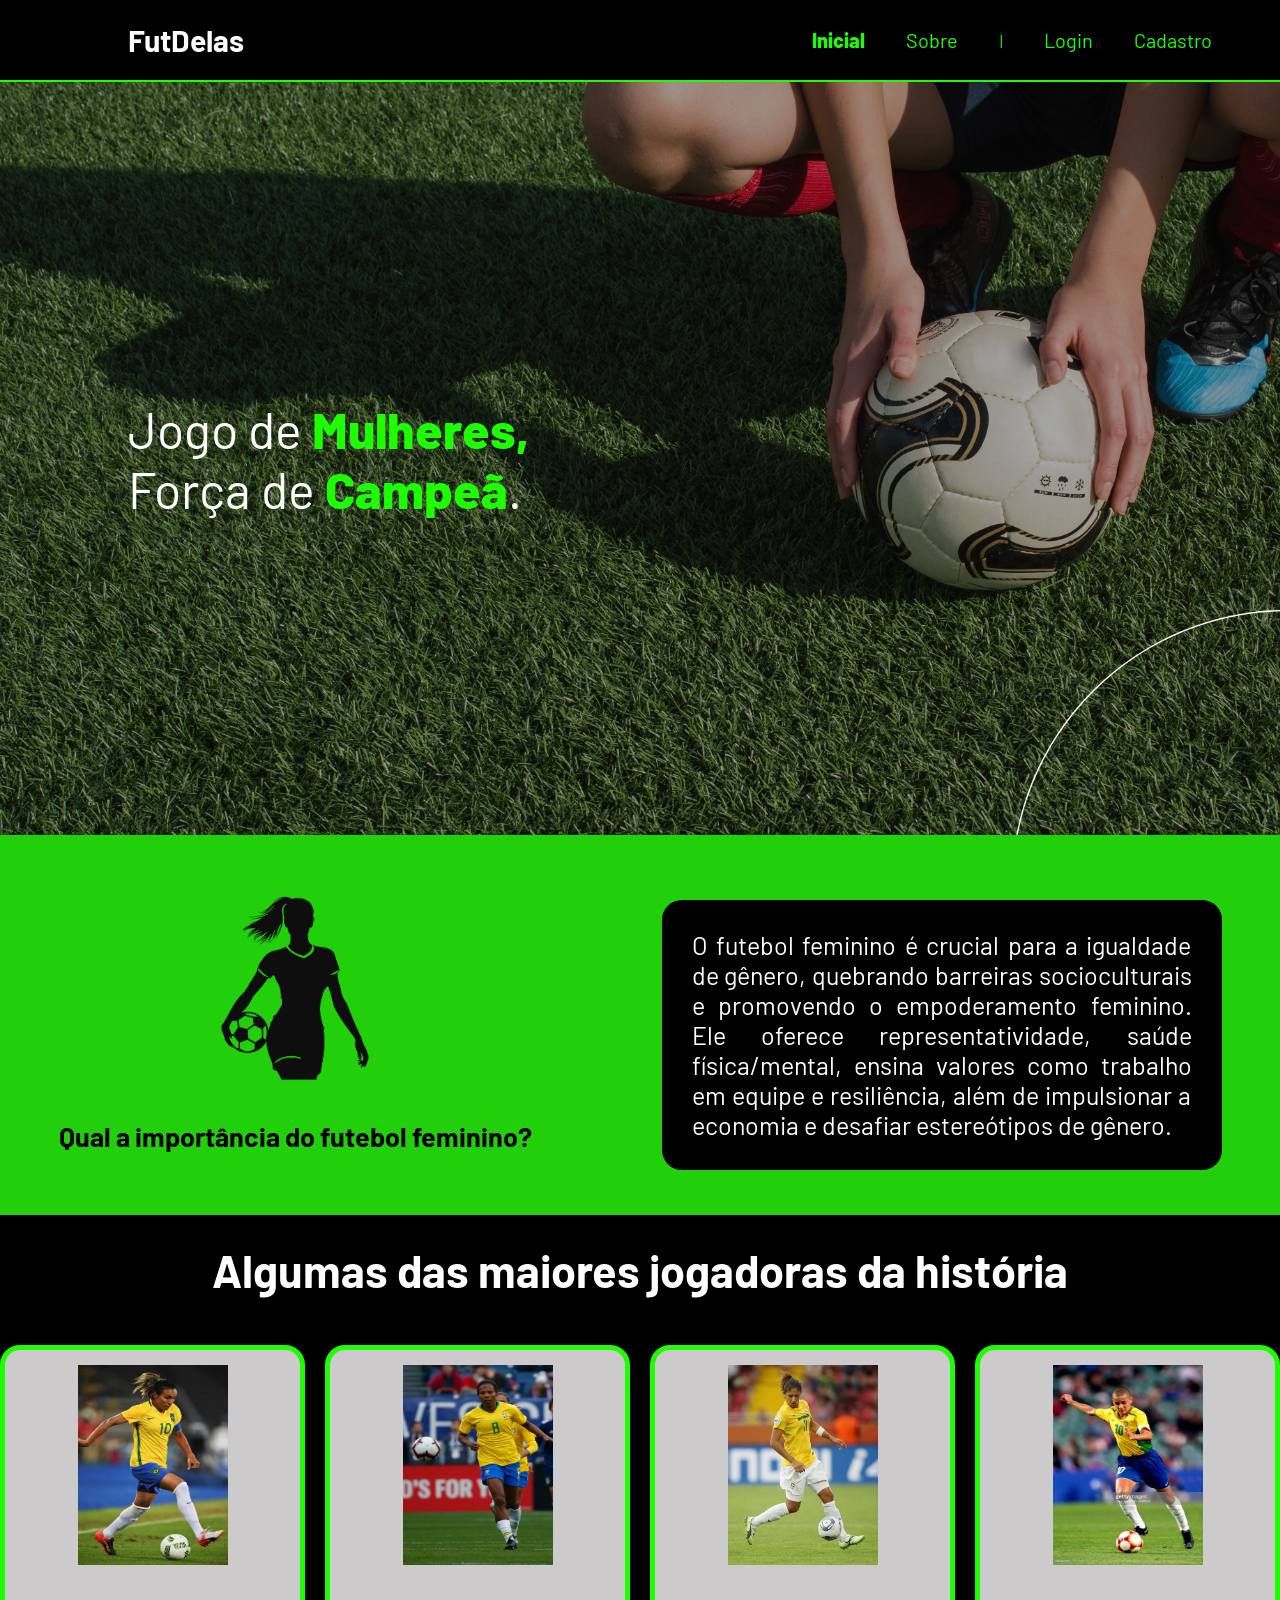
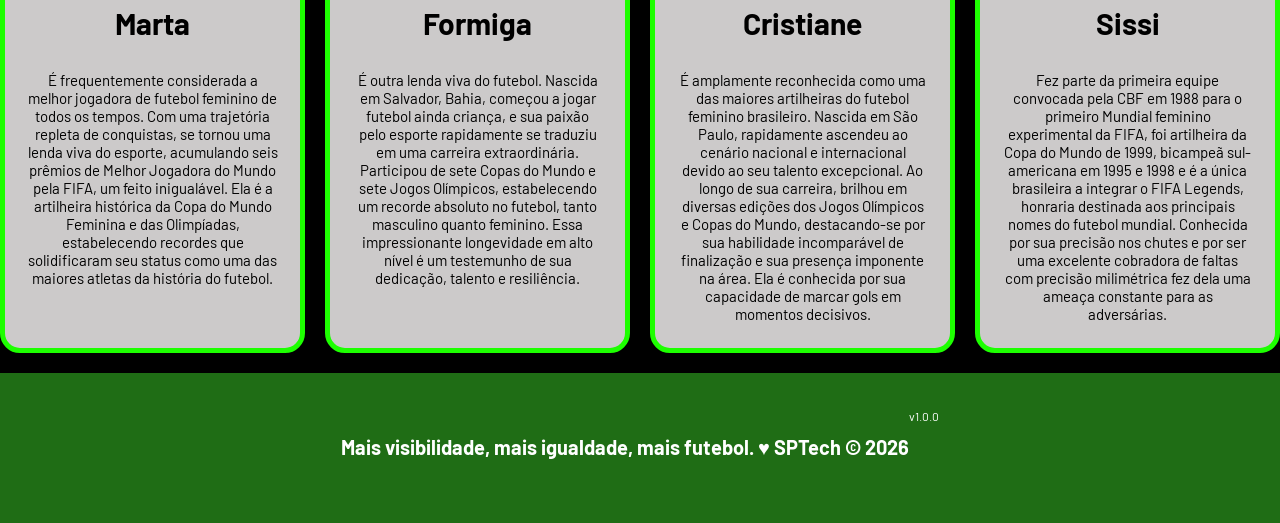
==== public/index.html @ 795f21aa "Arrumando pastas" ====
<!DOCTYPE html>
<html lang="en">

<head>
  <meta charset="UTF-8">
  <meta http-equiv="X-UA-Compatible" content="IE=edge">
  <meta name="viewport" content="width=device-width, initial-scale=1.0">

  <title>AquaTech | Página Inicial</title>

  <script src="./js/sessao.js"></script>

  <link rel="stylesheet" href="./css/estilo.css">
  <link rel="icon" href="./assets/icon/favicon2.ico">
  <link rel="preconnect" href="https://fonts.gstatic.com">
</head>

<body>
  <div class="header">
    <div class="container">
      <h1 class="titulo">FutDelas</h1>
      <ul class="navbar">
        <li class="agora">
          <a href="#">Inicial</a>
        </li>
        <li>
          <a href="simulador.html">Sobre</a>
        </li>
        <li>|</li>
        <li>
          <a href="login.html">Login</a>
        </li>
        <li>
          <a href="cadastro.html">Cadastro</a>
        </li>
      </ul>
    </div>
  </div>

  <div class="banner">
    <div class="container">
      <p>Jogo de <span>Mulheres,</span> Força de <span>Campeã</span>.</p>
    </div>
  </div>

  <div class="social">
    <div class="boxes">
      <div class="box">
        <img src="assets/imgs/mulher.png">
      </div>
      <h4>Qual a importância do futebol feminino?</h4>
    </div>
    <p>O futebol feminino é crucial para a igualdade de gênero, quebrando barreiras
      socioculturais e promovendo o empoderamento feminino. Ele oferece representatividade,
      saúde física/mental, ensina valores como trabalho em equipe e resiliência, além de
      impulsionar a economia e desafiar estereótipos de gênero.</p>
  </div>

  <div class="titulo">
    <h2>Algumas das maiores jogadoras da história</h2>
  </div>

  <div class="social2">
    <div class="box2">
      <img src="assets/imgs/marta.jpg">
      <h4>Marta</h4>
      <p>É frequentemente considerada a melhor jogadora de futebol feminino de todos os tempos.
        Com uma trajetória repleta de conquistas, se tornou uma lenda viva do esporte, acumulando
        seis prêmios de Melhor Jogadora do Mundo pela FIFA, um feito inigualável. Ela é a artilheira
        histórica da Copa do Mundo Feminina e das Olimpíadas, estabelecendo recordes que solidificaram
        seu status como uma das maiores atletas da história do futebol.</p>
    </div>

    <div class="box2">
      <img src="assets/imgs/formiga.jpg">
      <h4>Formiga</h4>
      <p>É outra lenda viva do futebol. Nascida em Salvador, Bahia, começou a jogar futebol ainda
        criança, e sua paixão pelo esporte rapidamente se traduziu em uma carreira extraordinária.
        Participou de sete Copas do Mundo e sete Jogos Olímpicos, estabelecendo um recorde absoluto
        no futebol, tanto masculino quanto feminino. Essa impressionante longevidade em alto nível
        é um testemunho de sua dedicação, talento e resiliência.</p>
    </div>

    <div class="box2">
      <img src="assets/imgs/cristiane.jpg">
      <h4>Cristiane</h4>
      <p>É amplamente reconhecida como uma das maiores artilheiras do futebol feminino brasileiro.
        Nascida em São Paulo, rapidamente ascendeu ao cenário nacional e internacional devido ao
        seu talento excepcional. Ao longo de sua carreira, brilhou em diversas edições dos Jogos
        Olímpicos e Copas do Mundo, destacando-se por sua habilidade incomparável de finalização
        e sua presença imponente na área. Ela é conhecida por sua capacidade de marcar gols em momentos
        decisivos.</p>
    </div>

    <div class="box2">
      <img src="assets/imgs/sissi.jpg">
      <h4>Sissi</h4>
      <p>Fez parte da primeira equipe convocada pela CBF em 1988 para o primeiro Mundial
        feminino experimental da FIFA, foi artilheira da Copa do Mundo de 1999, bicampeã
        sul-americana em 1995 e 1998 e é a única brasileira a integrar o FIFA Legends,
        honraria destinada aos principais nomes do futebol mundial. Conhecida por sua precisão nos
        chutes e por ser uma excelente cobradora de faltas com precisão milimétrica fez dela uma
        ameaça constante para as adversárias.</p>
    </div>
  </div>

  <div class="footer">
    <div class="container">
      <h4>Mais visibilidade, mais igualdade, mais futebol. &hearts; SPTech &copy; 2026</h4>
      <span class="version">v1.0.0</span>
    </div>
  </div>
</body>

</html>
---- public/css/estilo.css ----
@import url('https://fonts.googleapis.com/css2?family=Barlow:ital,wght@0,100;0,200;0,300;0,400;0,500;0,600;0,700;0,800;0,900;1,100;1,200;1,300;1,400;1,500;1,600;1,700;1,800;1,900&display=swap');

body {
  margin: 0;
  padding: 0;
  font-family: 'Barlow', 'Segoe UI', 'Segoe UI', Tahoma, Geneva, Verdana, sans-serif;
  background-color: black;
}

:root {
  --tamanho-header: 80px;
  --tamanho-banner: calc(100vh - var(--tamanho-header) - var(--tamanho-footer) - 2px);
  --tamanho-simulador: calc(100vh - var(--tamanho-header) - var(--tamanho-footer) - 2px);
  --tamanho-login: calc(100vh - var(--tamanho-header) - var(--tamanho-footer) - 2px);
  --tamanho-footer: 65px;
}

.container {
  display: flex;
  width: 80%;
  margin: auto;
}

.header {
  height: var(--tamanho-header);
  border-bottom: 2px solid #1dff00;
}

.header .container {
  justify-content: space-between;
  align-items: center;
  height: 100%;
}

.header a {
  text-decoration: none;
  color: #1dff00;
  font-size: 20px;
  
}

.agora {
  font-weight: 800;
}

.navbar {
  width: 400px;
  display: flex;
  align-items: center;
  justify-content: space-between;
  list-style: none;
  color: #1dff00;
  margin-right: -60px;
}

.titulo {
  color: white;

}

.header h1 {
  margin: 0;
}

/* BANNER */
.banner {
  height: var(--tamanho-banner);
  color: white;
  background-image: url('../assets/imgs/gramado.png');
  background-size: cover;
}

.banner .container {
  justify-content: flex-start;
  align-items: center;
  height: 100%;
}

.banner .container p {
  width: 50%;
  font-size: 50px;
}

.banner .container span {
  color: #1dff00;
  font-weight: 800;
}

/* MISSÃO VISÃO VALORES */

.social {
  background-color: #22cf0b;
  display: flex;
  justify-content: center;
  display: flex;
  width: 100%;
  padding: 20px 0;
  gap: 130px;
}

.box img {
  width: 150px;
  margin-top: 35px;
}

.social .box p {
  justify-content: flex-end;
  align-items: flex-end;
}

.social p{
  text-align: justify;
  width: 500px;
  font-size: 25px;
  margin-top: 45px;
  height: 210px;
  background-color:  black;
  padding: 30px;
  border-radius: 20px;
  color: white;
}

.social h4{
  font-size: 27px;
}

.social h4 img{
  flex-direction: column;
}

.box {
  display: flex;
  flex-direction: column;
  align-items: center;
}

.titulo{
  color: white;
  height: 110px; 
  display: flex;
  justify-content: center;
  align-items: center;
  font-size: 30px;
}

.social2 {
  background-color: black;
  display: flex;
  justify-content: center;
  display: flex;
  width: 100%;
  padding: 20px 0;
  color: white;
  gap: 20px;
}

.box2 img {
  width: 150px;
  height: 200px;
  padding-top: 15px;
}

.social2 p {
  text-align: center;
  font-size: 15px;
  margin-top: -20px;
  width: 250px;
  padding: 10px;
}

.social2 h4{
  font-size: 30px;
}

.box2 {
  display: flex;
  flex-direction: column;
  align-items: center;
  background-color: rgb(204, 202, 202);
  color: black;
  width: 300px;
  border-radius: 20px;
  border: 5px solid #1dff00;
}


/* FOOTER */

.footer {
  background-color: #1f6d15;
  height: 150px;
  color: #fff;
  display: flex;
  font-size: 20px;
}

.footer .container {
  justify-content: center;
  text-align: center;
}

.footer .container .version {
  font-size: 12px;
}

/* LOGIN */

.login {
  height: var(--tamanho-login);
  background-image: url('../assets/imgs/gramado.png');
  background-size: cover;
}

.login .container {
  justify-content: center;
  align-items: center;
  height: 100%;
}

.card {
  width: 50%;
  background-color: black;
  border-radius: 10px;
  display: flex;
  align-items: center;
  justify-content: space-evenly;
  color: #1dff00;
  flex-direction: column;
  height: fit-content;
  padding: 20px 0;
}

.card h2 {
  margin: 0;
  font-size: 30px;
}

.formulario {
  display: flex;
  height: 90%;
  width: 80%;
  justify-content: space-around;
  flex-direction: column;
}

.formulario span {
  font-size: 15px;
  font-weight: 800;
}

.formulario input {
  border: 2px solid #1f6d15;
  text-align: center;
  border-radius: 10px;
  margin: 0;
}

.campo {
  display: flex;
  flex-direction: column;
  justify-content: start;
  padding: 5px 0;
}

.botao {
  cursor: pointer;
  font-family: "Barlow", sans-serif;
  border: 0;
  border-radius: 5px;
  font-weight: 600;
  font-size: 18px;
  color: #fff;
  background-color: #1f6d15;
  width: 120px;
  height: 30px;
  align-self: center;
  margin-top: 20px;
}

.loading-div {
  width: 50px;
  display: none;
}

.loading-div img {
  height: 50px;
  width: 50px;
}

#div_erros_login {
  display: none
}

/* FORMULARIO */

.alerta_erro{
  display: flex;
  justify-content: flex-end;
}

.card_erro {
  display: none;
  background-color: #fff;
  color: black;
  width: 230px;
  position: fixed;
  border-radius: 4px;
  border: #1f6d15 3px solid;
  padding: 10px;
  margin-right: 8%;
  margin-top: 15px;
}

.card_erro #mensagem_erro{
  font-weight: 500;
  font-size: 20px;
}

.formulario .tipo_campo {
  font-size: 20px;
  font-weight: 600 !important;
}

.formulario {
  display: flex;
  flex-direction: column;
}

input {
  margin-bottom: 10px;
  border: 2px solid #32b9cd;
  padding: 10px;
  text-align: center;
  border-radius: 10px;
}

.btn {
  font-family: "Barlow", sans-serif;
  border: 0;
  border-radius: 5px;
  font-weight: 600;
  font-size: 18px;
  padding: 10px 15px;
  color: white;
  background-color: #ED145B;
  width: 120px;
  align-self: center;
  margin-top: 5px;
}

.loading-div {
  width: 50px;
  margin: auto;
  display: none;
}

.loading-div img {
  height: 50px;
  width: 50px;
}

/* SIMULADOR */

.simulador {
  color: white;
}

.simulador .container {
  flex-direction: column;
  overflow: scroll; 
  height: var(--tamanho-simulador);
}

/* ALERTA */

#alerta {
  position: absolute;
  right: 0;
  bottom: 0;
}

.mensagem-alarme {
  background-color: white;
  border-radius: 5px;
  width: 300px;
  height: 80px;
  margin: 10px;
  padding: 10px 0;
  display: flex;
  justify-content: space-evenly;
  align-items: center;
}

.mensagem-alarme h3 {
  font-size: 14px;
  margin: 0;
}

.mensagem-alarme .informacao {
  width: 66%;
}

.alarme-sino {
  width: 48px;
  height: 48px;
  animation-name: bell;
  animation-duration: 4s;
  background-image: url('https://cdn-icons-png.flaticon.com/512/1157/1157000.png');
  background-size: cover;
  animation-iteration-count: infinite;
}

@keyframes bell {
  0%   {transform: rotate(25deg)}
  25%  {transform: rotate(-25deg)}
  50%  {transform: rotate(25deg)}
  75%  {transform: rotate(-25deg)}
  100% {transform: rotate(25deg)}
}
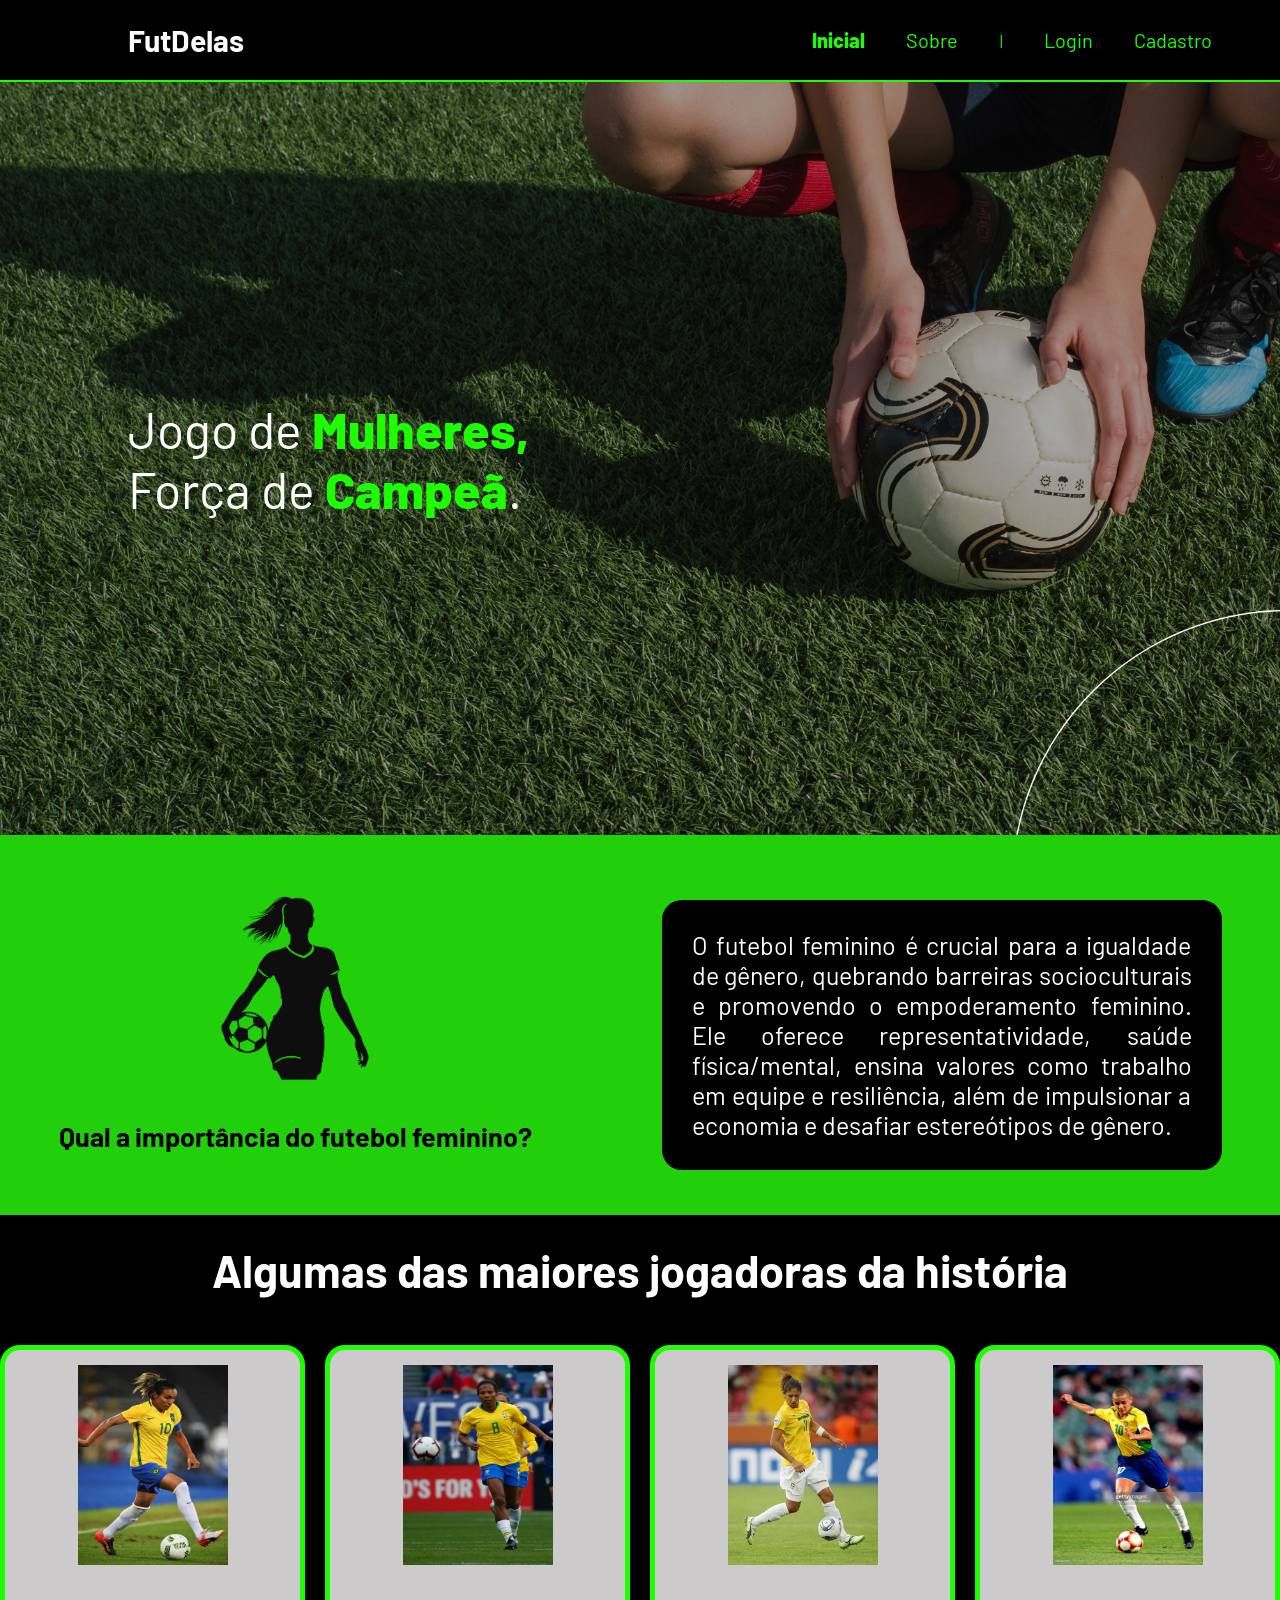
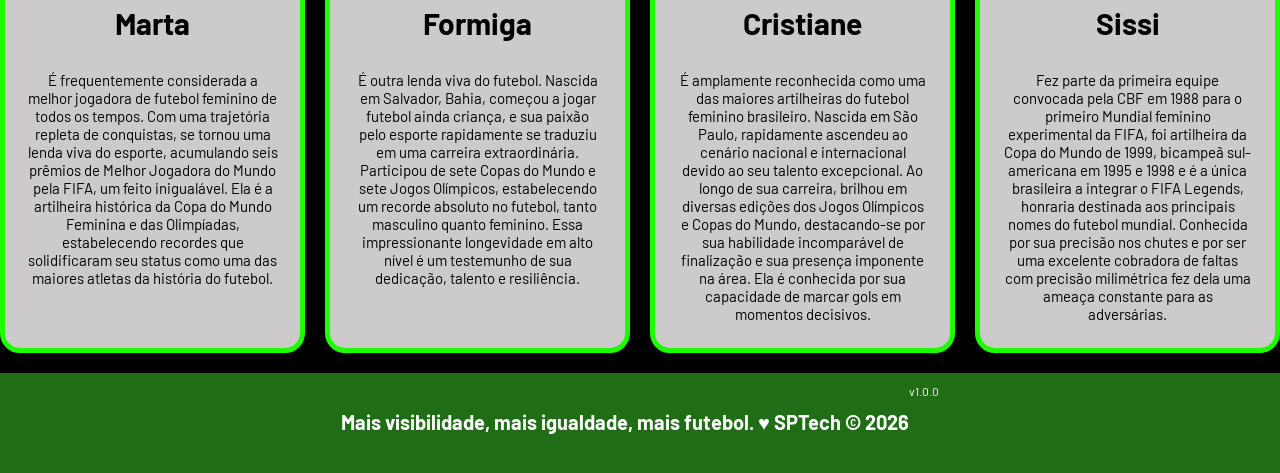
==== commit 63bf3c2a: "Adicionando tela de cadastro de escolinhas" ====
--- a/public/index.html
+++ b/public/index.html
@@ -31,7 +31,7 @@
           <a href="login.html">Login</a>
         </li>
         <li>
-          <a href="cadastro.html">Cadastro</a>
+          <a href="cadastroInicial.html">Cadastro</a>
         </li>
       </ul>
     </div>
--- a/public/css/estilo.css
+++ b/public/css/estilo.css
@@ -188,7 +188,7 @@
 
 .footer {
   background-color: #1f6d15;
-  height: 150px;
+  height: 100px;
   color: #fff;
   display: flex;
   font-size: 20px;
@@ -416,4 +416,46 @@
   50%  {transform: rotate(25deg)}
   75%  {transform: rotate(-25deg)}
   100% {transform: rotate(25deg)}
+}
+
+.escolhas{
+  display: flex;
+  gap: 20px;
+  flex-direction: column;
+  margin-top: 30px;
+  margin-bottom: 10px;
+}
+
+.escolhas .escolha1{
+  border: 2px solid white;
+  display: flex;
+  justify-content: center;
+  align-items: center;
+  border-radius: 10px;
+  background-color: #1f6d15;
+  font-weight: bold;
+}
+
+.escolhas .escolha2{
+  border: 2px solid white;
+  display: flex;
+  justify-content: center;
+  align-items: center;
+  padding: 10px;
+  border-radius: 10px;
+  background-color: #1f6d15;
+  font-weight: bold;
+}
+
+.escolhas a{
+  text-decoration: none;
+  color: white;
+}
+
+.campos{
+  display: flex;
+  justify-content: center;
+  flex-direction: row;
+  gap: 40px;
+  margin-top: 10px;
 }
